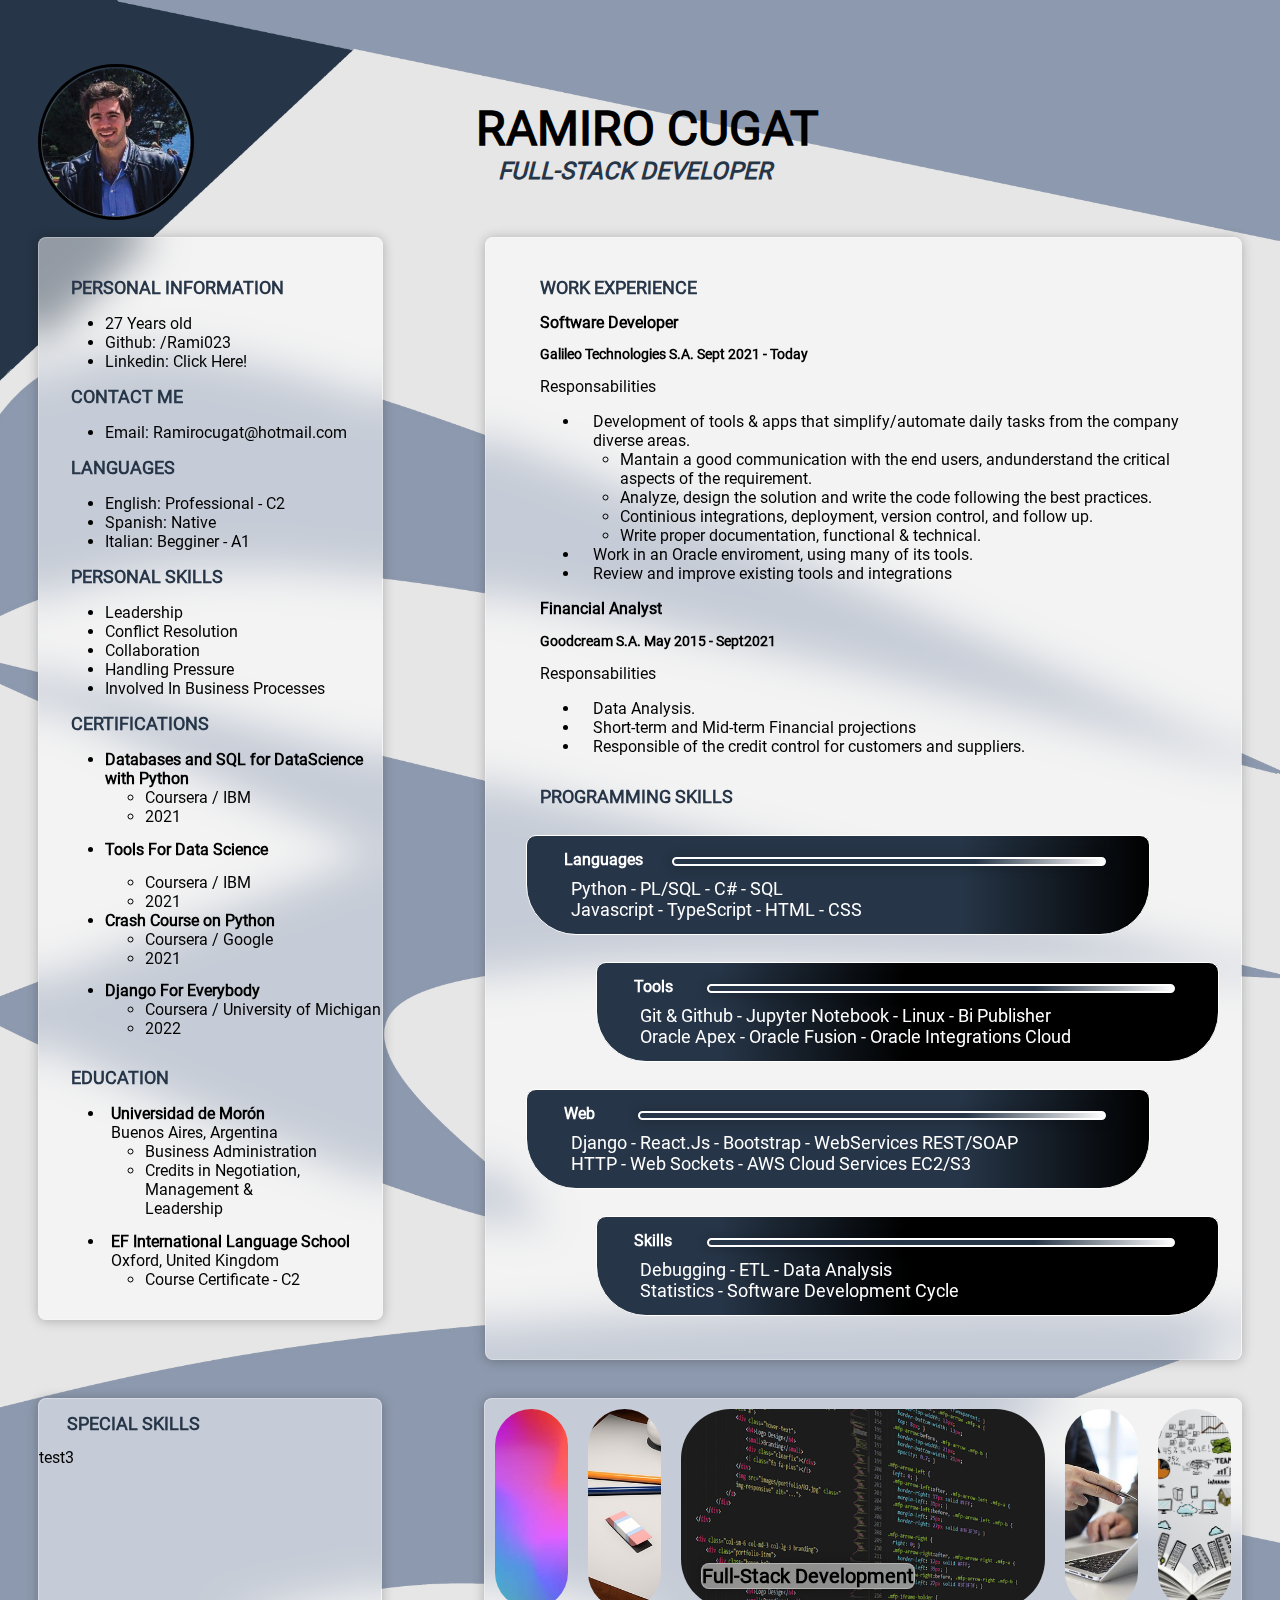
==== home.html @ 29bf26a9 "Add files via upload" ====
<!DOCTYPE html>
<html lang="en">
<head>
    <link rel="stylesheet" href="mystyle.css">
    <meta charset="UTF-8">
    <meta http-equiv="X-UA-Compatible" content="IE=edge">
    <meta name="viewport" content="width=device-width, initial-scale=1.0">
    <title>Document</title>
</head>
<body>   
    <!--Main Flex-Container-->
    <div class="flex-container">
          <!--Name-->
        <div class="name-role-container">
            <!--Picture Check if used.-->
            <div class="empty-container">
                <img class="profile-pic" src="profile-pic.png" alt="">
            </div> <!--Free Padding, may remove later-->
            <div class="name">
                <strong>RAMIRO CUGAT</strong> 
                <!--Title-->
                <div class="role-container">
                    <div class="title"><strong>FULL-STACK DEVELOPER</strong></div>
                </div>
            </div>
        </div>

        <div class="flex-col-1">
            <!--Skills & Info Column Container-->
            <div class="a-sub-1">
                <h2>PERSONAL INFORMATION</h2>
                <ul>
                    <li>27 Years old</li>
                    <li>Github: /Rami023</li>
                    <li>Linkedin: Click Here!</li>
                </ul>
                <h2>CONTACT ME</h2>
                <ul>
                    <li>Email: Ramirocugat@hotmail.com</li>
                </ul>
                <h2>LANGUAGES</h2>
                <ul>
                    <li>English: Professional - C2</li>
                    <li>Spanish: Native</li>
                    <li>Italian: Begginer     - A1</li>
                </ul>
                <h2>PERSONAL SKILLS</h2>
                <ul>
                    <li>Leadership</li>
                    <li>Conflict Resolution</li>
                    <li>Collaboration</li>
                    <li>Handling Pressure</li>
                    <li>Involved In Business Processes</li>
                </ul>
                <h2>CERTIFICATIONS</h2>
                <ul>
                    <li class="list-style"><strong>Databases and SQL for DataScience with Python</strong>
                        <ul>
                        <li>Coursera / IBM</li>
                        <li>2021</li>
                        </ul>
                    </li>
                    <li class="list-style"><strong>Tools For Data Science</strong></li>
                        <ul>
                        <li>Coursera / IBM</li>
                        <li>2021</li>
                        </ul>
                    <li class="list-style"><strong>Crash Course on Python</strong>
                        <ul>
                        <li>Coursera / Google</li>
                        <li>2021</li>
                        </ul>
                    </li>
                    <li class="list-style"><strong>Django For Everybody</strong>
                        <ul>
                        <li>Coursera / University of Michigan</li>
                        <li>2022</li>
                        </ul>
                    </li>
                </ul>     
                <h2>EDUCATION</h2>
                <ul>
                    <li class="list-style">
                        <div><strong>Universidad de Morón</strong></div>
                        <div>Buenos Aires, Argentina</div>
                        <ul>
                            <li>Business Administration</li>
                            <li>Credits in Negotiation, Management &<br>Leadership</li>
                        </ul>
                    </li>
                    <li class="list-style">
                        <div><strong>EF International Language School</strong></div>
                        <div>Oxford, United Kingdom</div>
                        <ul>
                            <li>Course Certificate - C2</li>
                        </ul>
                    </li>
                </ul>
            </div>
            <!--Exp & Tools Column Container-->
            <div class="a-sub-2">
                <!--Work Experience Container-->
                <div class="a-sub-2-work-container">
                    <h2>WORK EXPERIENCE</h2>
                    <h2 class="a-sub-2-h2-special">Software Developer</h2>
                    <h3 class="a-sub-2-h3-special">Galileo Technologies S.A. Sept
                        2021 - Today</h3>
                    <div>
                        Responsabilities
                        <ul>
                            <li>
                                <div>
                                    Development of tools & apps that simplify/automate daily tasks from the company diverse areas.
                                </div>
                                <ul>
                                    <li>
                                        Mantain a good communication with the end users, andunderstand the critical aspects of the requirement.
                                    </li>
                                    <li>
                                        Analyze, design the solution and write the code following the best practices.
                                    </li>
                                    <li>
                                        Continious integrations, deployment, version control, and follow up.
                                    </li> 
                                    <li>
                                        Write proper documentation, functional & technical.
                                    </li>
                                </ul> 
                            <li>
                                <div>Work in an Oracle enviroment, using many of its tools.</div>
                            </li>    
                            <li>
                                <div>Review and improve existing tools and integrations</div> 
                            </li>
                        </ul>
                    </div>  
                    <h2 class="a-sub-2-h2-special">Financial Analyst</h2>
                    <h3 class="a-sub-2-h3-special">Goodcream S.A. May 2015 - Sept2021</h3>
                    <div>
                        Responsabilities
                        <ul>
                            <li>
                                <div>
                                    Data Analysis.
                                </div>
                            </li>
                            <li>
                                <div>
                                    Short-term and Mid-term Financial projections
                                </div>
                            </li>    
                            <li>
                                <div>
                                    Responsible of the credit control for customers and suppliers.
                                </div> 
                            </li>
                        </ul>
                    </div>  
                </div>
                <div class="a-sub-2-tools-container">
                    <h2>PROGRAMMING SKILLS</h2>
                    <div class="tools-container-1">
                        <div class="tools-title-container">
                            <div class="tools-text"><strong>Languages</strong></div>
                            <div class="tools-effect-1"></div>
                        </div>
                        <div class="tools-container-content">Python - PL/SQL - C# - SQL<br>Javascript - TypeScript - HTML - CSS</div>
                    </div>
                    <div class="tools-container-2">
                        <div class="tools-title-container">
                            <div class="tools-text"><strong>Tools</strong></div>
                            <div class="tools-effect-2"></div>
                        </div>
                        <div class="tools-container-content">Git & Github - Jupyter Notebook - Linux - Bi Publisher <br>Oracle Apex - Oracle Fusion - Oracle Integrations Cloud</div>
                    </div>
                    <div class="tools-container-3">
                        <div class="tools-title-container">
                            <div class="tools-text"><strong>Web</strong></div>
                            <div class="tools-effect-1"></div>
                        </div>
                        <div class="tools-container-content">Django - React.Js - Bootstrap -  WebServices REST/SOAP<br>HTTP - Web Sockets - AWS Cloud Services EC2/S3</div>
                    </div>
                    <div class="tools-container-4">
                        <div class="tools-title-container">
                            <div class="tools-text"><strong>Skills</strong></div>
                            <div class="tools-effect-2"></div>
                        </div>
                        <div class="tools-container-content">Debugging - ETL - Data Analysis<br>Statistics - Software Development Cycle</div>
                    </div>
                </div>
            </div>
        </div>
        <div class="flex-col-2">
            <div class="b-sub-1">
                <div>
                    <div>
                        <h2>SPECIAL SKILLS</h2>
                        <div class="skillset" id="01">test1</div>
                        <div class="skillset" id="02">test2</div>
                        <div class="skillset active" id="03">test3</div>
                        <div class="skillset" id="04">test4</div>
                        <div class="skillset" id="05">test5</div>
                    </div>
                
                </div>
            </div>
            <div class="b-sub-2">
                <div class="panel" style="background-image: url('img/photo_slider_1.jpg');" data-id="01">
                    <h3>Not Defined</h3>
                </div>
                <div class="panel" style="background-image: url('img/creativity.jpg');" data-id="02">
                    <h3>Creativity</h3>
                </div>
                <div class="panel active" style="background-image: url('img/webapps.png');" data-id="03">
                    <h3>Full-Stack Development</h3>
                </div>
                <div class="panel" style="background-image: url('img/functional.jpg');" data-id="04">
                    <h3>Functional Dev Skills</h3>
                </div>
                <div class="panel" style="background-image: url('img/learn.jpg');" data-id="05">
                    <h3>Fast Learner</h3>
                </div>
            </div>
        </div>
    </div>
    <script src="slider.js"></script>
</body>
</html>
---- mystyle.css ----
/* roboto-regular - latin */
@font-face {
    font-family: 'Roboto';
    font-style: normal;
    font-weight: 400;
    src: url('/fonts/roboto-v30-latin-regular.eot'); /* IE9 Compat Modes */
    src: local('Roboto'),
         url('/fonts/roboto-v30-latin-regular.eot?#iefix') format('embedded-opentype'), /* IE6-IE8 */
         url('/fonts/roboto-v30-latin-regular.woff2') format('woff2'), /* Super Modern Browsers */
         url('/fonts/roboto-v30-latin-regular.woff') format('woff'), /* Modern Browsers */
         url('/fonts/roboto-v30-latin-regular.ttf') format('truetype'), /* Safari, Android, iOS */
         url('/fonts/roboto-v30-latin-regular.svg#Roboto') format('svg'); /* Legacy iOS */
}
  
/* body */
body {
    background-image: url("header2.png");
    background-position: center top;
    background-size: 100%;
    background-repeat: no-repeat;
    background-color: #e6e6e6;
    font-family: 'Roboto' , Verdana, 'Geneva' , Tahoma, sans-serif;
    padding: 5% 0 0 0;
    margin: 0;


/* general style */
}
div { 
    margin: 0 3% 0 0;
}

h2 {
    font-size: 110%;
}

 br {
    line-height: 20%;
}
/* Big Container */
.flex-container {

    display: flex;
    flex-direction: column;  
    margin: auto;
}
 /* Flex Container "A"*/
.flex-col-1 { 
    display: flex;
    gap: 5%;
    margin: 1% 0% 0% 0%;
}

.flex-col-1  h2 {
    color: #263547;   
    padding-left: 2%;
}

.flex-col-1 div {
   height: fit-content;
   padding-left: 2%;
}



/* Flex Columns "A" 1 & 2*/
.a-sub-1 {
    padding-top: 2%;
    border-radius: 8px;
    flex: 1 1 0%;
    backdrop-filter: blur(20px);
    background-color: rgba(255, 255, 255, 0.5);
    box-shadow: 0 1px 12px rgba(0, 0, 0, 0.25);
    border: 1px solid rgba(255, 255, 255, 0.3);
    margin: 0% 3% 0% 3%
}

.a-sub-2 {
    flex: 2.3 1 0%;
    padding-top: 2%;
    display: flex;
    flex-direction: column;
    border-radius: 8px;
    backdrop-filter: blur(20px);
    background-color: rgba(255, 255, 255, 0.5);
    box-shadow: 0 1px 12px rgba(0, 0, 0, 0.25);
    border: 1px solid rgba(255, 255, 255, 0.3);
}

/* Special headers */
.flex-col-1 .a-sub-2-h2-special {
     color: black;
     padding-left: 2%;
     font-size: 100%;
 }

 .flex-col-1 .a-sub-2-h3-special {
    color: black;
    padding-left: 2%;
    font-size: 90%;
}

/* Name Container */
.name-role-container{
    display: flex;
    flex-direction: row;
    align-items: left;
    justify-content: center;
    margin-left: 3%;

}
.name {
    color: black; 
    font-size: 300%;
    padding-top: 3%;
    margin-bottom: 0%;
    white-space: nowrap;
    flex: 2.3 1 0%;
    padding-left: 7%;

}

/* Title Container */
.role-container {
    flex-direction: row;
    align-items: left;
    justify-content: center;
    margin-left: 3%;

}
.title {
    color: #263547; 
    font-size: 50%;
    font-style: italic;
    padding-bottom: 0%;
    white-space: nowrap;
}
/* Profile Picture */
.profile-pic { 
    border: 3px solid #000;
    border-radius: 50%;
    height: 150px;
    width: 150px;
}
.empty-container{
    flex: 1 1 0;
    border-radius: 8px;
}

.list-style {
    padding-bottom: 5%;
}

.a-sub-2-work-container {
    flex: 1;
}

/* Tools Cards */
.a-sub-2-tools-container {
    flex: 1;
    display: flex;
    flex-direction: column;
    padding-bottom: 4%;
}

.tools-container-1 ,.tools-container-2, .tools-container-3, .tools-container-4  { 
    flex: 1;    
    align-content: center;
    border: solid 1px #fff;
    border-radius: 10px 10px 50px 50px; 
    box-shadow: 20 21px 32px rgba(0, 0, 0, 0.25);
    padding: 2%;    
    color: #FFFFFF;
}

.tools-container-1 {   
    background: linear-gradient(90deg, #263547 70%, #000 100%);
    margin: 2% 10% 2% 0%;

}

.tools-container-2 { 
    background: linear-gradient(90deg, #263547 20%, #000 50%);
    margin: 2% 0% 2% 10%;
}

.tools-container-3 { 
    background: linear-gradient(90deg, #263547 70%, #000 100%);
    margin: 2% 10% 2% 0%;
}

.tools-container-4 { 
    background: linear-gradient(90deg, #263547 20%, #000 50%);
    margin: 2% 0% 2% 10%;  
}

.tools-container-content {
    padding-left: 5% !important;
    font-size: large !important;    
    
}
.tools-title-container {
    display: flex;
    flex-direction: row;
    flex-wrap: nowrap;

}
.tools-text {
    flex: 1;

}
.tools-effect-1, .tools-effect-2 {
    flex: 10;    
    border: solid 2px #FFFFFF;
    border-radius: 50px 50px 50px 50px; 
    box-shadow: 0 1px 12px rgba(0, 0, 0, 0.25);
    margin: 1.2% 2% 2% 2%;
    color: #FFFFFF;
    margin-bottom: 2%;
    padding: 0.5%;
}

.tools-effect-1 {
    background: linear-gradient(90deg, #263547 70%, #fff 100%);
}
.tools-effect-2 {
    background: linear-gradient(90deg, #263547 70%, #fff 100%);
}

/* Flex Columns "B" 1 & 2 ---- Not used today */
.flex-col-2 { 
    display: flex;
    flex-direction: row;
    align-items: top;
    justify-content: center;
    overflow: hidden;
    margin: 0%;
    gap: 5%;
}

.flex-col-2 div {

   flex: 1;
}


.flex-col-2  h2 {
    color: #263547;   
    margin-left:9%;

}
 
.b-sub-1 {
    flex: 1 1 0%;
    display: flex;
    margin-left: 3%;
    margin-top: 3%;
    padding-right: 1%;
    border-radius: 8px;
    backdrop-filter: blur(20px);
    background-color: rgba(255, 255, 255, 0.5);
    box-shadow: 0 1px 12px rgba(0, 0, 0, 0.25);
    border: 1px solid rgba(255, 255, 255, 0.3);
}


.b-sub-2 { 
    flex: 2.3 1 0% !important;
    display: flex;
    margin-right: 3%;
    margin-top: 3%;
    padding-left: 0%;
    border-radius: 8px;
    backdrop-filter: blur(20px);
    background-color: rgba(255, 255, 255, 0.5);
    box-shadow: 0 1px 12px rgba(0, 0, 0, 0.25);
    border: 1px solid rgba(255, 255, 255, 0.3);
}

.panel {
    background-size: auto 110%;
    background-position: center;
    background-repeat: no-repeat;
    height: 200px;
    border-radius: 50px;
    cursor: pointer;
    flex: 0.5;
    margin: 10px;
    position: relative;
    transition: flex 0.7s ease-in;
    -webkit-transition: all 700ms ease-in;
}
.panel h3 {
    font-size: 20px;
    position: absolute;
    color: black;
    bottom: 20px;
    left: 20px;
    margin: 0;
    opacity: 0;
    border-radius: 8px;
    backdrop-filter: blur(20px);
    background-color: rgba(255, 255, 255, 0.5);
    box-shadow: 0 1px 12px rgba(0, 0, 0, 0.25);
    border: 1px solid rgba(255, 255, 255, 0.3);
    white-space: nowrap;
    
}
.panel.active {
    flex: 5;
}

.panel.active h3 {
    opacity: 1;
    transition: opacity 0.3s ease-in 0.4s;
}

.skillset {  
    display: none;  
}      
.skillset.active {  
    display: block;  
}  

@media only screen and (max-width: 768px) {

    .flex-col-1 { 
        gap: 0%;
        flex-direction: column-reverse;
    }
    
    .flex-col-1 div {
       padding-left: 2%;
    }
    
    .a-sub-2 {
        flex: 1;
        margin-left: 3%;
        margin-top:  3%;
        
    }
    
    .a-sub-1 {
        flex: 1;
        margin-left: 3%;
        margin-top:  3%;
    }
    .b-sub-2 {
        flex: 1;
        margin-left: 3%;
        margin-top:  3%;
        
    }
    
    .b-sub-1 {
        flex: 1;
        margin-left: 3%;
        margin-top:  3%;
    }
    
    .flex-col-2 { 
        gap: 0%;
        flex-direction: column-reverse;
    }
    
    
    .flex-container .name-role-container{
        flex-direction: column;
    }
    
    .flex-container .role-container {
        flex-direction: column;  
    }
    
    .flex-container .name-role-container .name {
        padding-top: 7%;
        white-space: normal;
    }

    .flex-container .role-container .title{
        white-space: normal;  
    }
    .profile-pic { 
        display: none;
    }
    .empty-container { 
        display: none;
    }

    .panel:nth-of-type(4), .panel:nth-of-type(5) {
        display: none;
    }
}
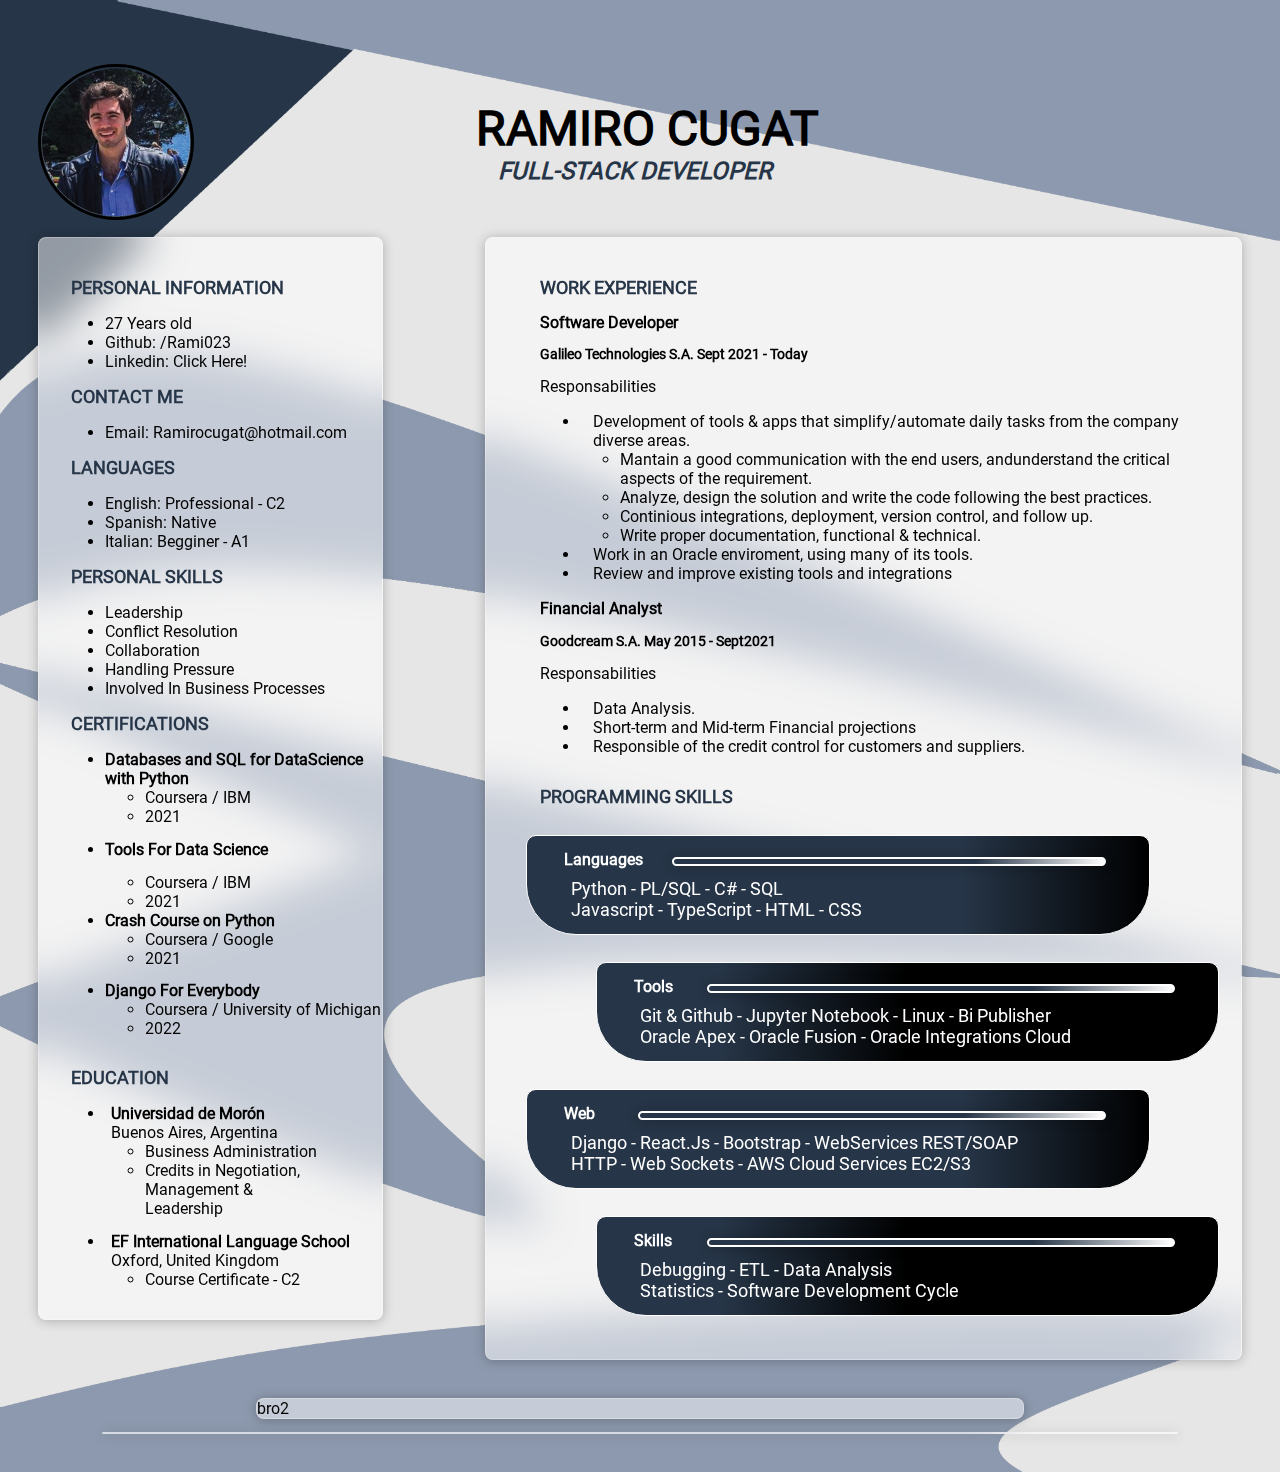
==== commit 79289110: "Actualizaciònes varias, moviendo proyecto" ====
--- a/home.html
+++ b/home.html
@@ -192,37 +192,11 @@
         </div>
         <div class="flex-col-2">
             <div class="b-sub-1">
-                <div>
-                    <div>
-                        <h2>SPECIAL SKILLS</h2>
-                        <div class="skillset" id="01">test1</div>
-                        <div class="skillset" id="02">test2</div>
-                        <div class="skillset active" id="03">test3</div>
-                        <div class="skillset" id="04">test4</div>
-                        <div class="skillset" id="05">test5</div>
-                    </div>
-                
-                </div>
-            </div>
-            <div class="b-sub-2">
-                <div class="panel" style="background-image: url('img/photo_slider_1.jpg');" data-id="01">
-                    <h3>Not Defined</h3>
-                </div>
-                <div class="panel" style="background-image: url('img/creativity.jpg');" data-id="02">
-                    <h3>Creativity</h3>
-                </div>
-                <div class="panel active" style="background-image: url('img/webapps.png');" data-id="03">
-                    <h3>Full-Stack Development</h3>
-                </div>
-                <div class="panel" style="background-image: url('img/functional.jpg');" data-id="04">
-                    <h3>Functional Dev Skills</h3>
-                </div>
-                <div class="panel" style="background-image: url('img/learn.jpg');" data-id="05">
-                    <h3>Fast Learner</h3>
-                </div>
-            </div>
+
+            </div>
+            <div class="b-sub-2">bro2</div>
         </div>
     </div>
-    <script src="slider.js"></script>
+    
 </body>
 </html>--- a/mystyle.css
+++ b/mystyle.css
@@ -26,6 +26,10 @@
 
 /* general style */
 }
+a {
+    color: white;
+    text-decoration: none; 
+}
 div { 
     margin: 0 3% 0 0;
 }
@@ -230,7 +234,7 @@
 /* Flex Columns "B" 1 & 2 ---- Not used today */
 .flex-col-2 { 
     display: flex;
-    flex-direction: row;
+    flex-direction: column-reverse;
     align-items: top;
     justify-content: center;
     overflow: hidden;
@@ -253,8 +257,7 @@
 .b-sub-1 {
     flex: 1 1 0%;
     display: flex;
-    margin-left: 3%;
-    margin-top: 3%;
+    margin: 1% 8% 3% 8%;
     padding-right: 1%;
     border-radius: 8px;
     backdrop-filter: blur(20px);
@@ -267,14 +270,14 @@
 .b-sub-2 { 
     flex: 2.3 1 0% !important;
     display: flex;
-    margin-right: 3%;
-    margin-top: 3%;
+    margin: 3% 20% 0% 20%;
     padding-left: 0%;
     border-radius: 8px;
     backdrop-filter: blur(20px);
     background-color: rgba(255, 255, 255, 0.5);
     box-shadow: 0 1px 12px rgba(0, 0, 0, 0.25);
     border: 1px solid rgba(255, 255, 255, 0.3);
+    height: fit-content;
 }
 
 .panel {
@@ -302,9 +305,7 @@
     backdrop-filter: blur(20px);
     background-color: rgba(255, 255, 255, 0.5);
     box-shadow: 0 1px 12px rgba(0, 0, 0, 0.25);
-    border: 1px solid rgba(255, 255, 255, 0.3);
-    white-space: nowrap;
-    
+    border: 1px solid rgba(255, 255, 255, 0.3);    
 }
 .panel.active {
     flex: 5;
@@ -320,7 +321,68 @@
 }      
 .skillset.active {  
     display: block;  
+    border-radius: 8px;
+    backdrop-filter: blur(20px);
+    background-color: rgba(255, 255, 255, 0.5);
+    box-shadow: 0 1px 12px rgba(0, 0, 0, 0.25);
+    border: 1px solid rgba(255, 255, 255, 0.3);    
+    background: linear-gradient(90deg, #263547 70%, #000 100%);
+    margin-left: 7%;
+    margin-right: 0% !important;
+    margin-bottom: 2%;
+    color: white;
 }  
+
+.skillset-text {
+    margin-left: 15%;
+}
+.skillset-text .skillset-div {
+    padding-left: 4%;
+    padding-top: 4%;
+    padding-bottom: 2%;
+}
+/* Flex Columns "C" 1 & 2 ----Bottom bar */
+.flex-col-3 { 
+    display: flex;
+    flex-direction: row;
+    align-items: top;
+    justify-content: center;
+    overflow: hidden;
+    margin: 0%;
+    gap: 5%;
+}
+.img-icon {
+    vertical-align: bottom;
+}
+
+.btn-email,  .btn-linkedin, .btn-github{
+    list-style-type: none;
+    border-radius: 8px;
+    backdrop-filter: blur(20px);
+    background-color: rgba(255, 255, 255, 0.5);
+    box-shadow: 0 1px 12px rgba(0, 0, 0, 0.25);
+    border: 1px solid rgba(255, 255, 255, 0.3);    
+    background: linear-gradient(75deg, white 10%, #263547 14%, #000 100%);
+    margin: 2% 5% 2% 0%;
+    padding: 2% 0% 2% 2%;
+    color: white;
+}
+
+.btn-email {
+    list-style-type: none;
+}
+
+.btn-linkedin {
+    list-style-type: none;
+}
+
+.btn-github {
+    list-style-type: none;
+}
+
+.ul-contact-me {
+    padding-left: 5%;
+}
 
 @media only screen and (max-width: 768px) {
 
@@ -344,18 +406,24 @@
         flex: 1;
         margin-left: 3%;
         margin-top:  3%;
+        margin: 3% 3% 3% 3%;
     }
     .b-sub-2 {
         flex: 1;
-        margin-left: 3%;
-        margin-top:  3%;
-        
+        margin: 3% 3% 3% 3%;      
     }
     
     .b-sub-1 {
         flex: 1;
         margin-left: 3%;
         margin-top:  3%;
+        padding: 0% !important;
+    }
+    
+    .b-sub-1 div {
+        padding: 0%;
+        margin-left: 0%;
+
     }
     
     .flex-col-2 { 
@@ -386,8 +454,37 @@
     .empty-container { 
         display: none;
     }
-
-    .panel:nth-of-type(4), .panel:nth-of-type(5) {
+    .tools-container-content {
+        padding: 3% 0% 3% 5% !important;
+        font-size: medium !important;    
+        
+    }
+    .skillset-text {
+        margin: 0 0 0 0 !important;
+        padding: 5% !important;
+    }
+    .skillset {  
+        display: block;  
+ 
+    }      
+    .skillset.active {  
+        display: block; 
+        border-radius: 8px;
+        backdrop-filter: blur(20px);
+        background-color: rgba(255, 255, 255, 0.5);
+        box-shadow: 0 1px 12px rgba(0, 0, 0, 0.25);
+        border: 1px solid rgba(255, 255, 255, 0.3);    
+        background: linear-gradient(90deg, #263547 70%, #000 100%);
+        color: white;
+        padding: 2% 0% 2% 0%;
+        margin: 0 0 0 0 !important;
+    }  
+    .skillset-text .skillset-div {
+        padding: 4% 4% 4% 4%;
+    }
+    /*
+    .panel:nth-of-type(1), .panel:nth-of-type(5) {
         display: none;
     }
+    */
 }